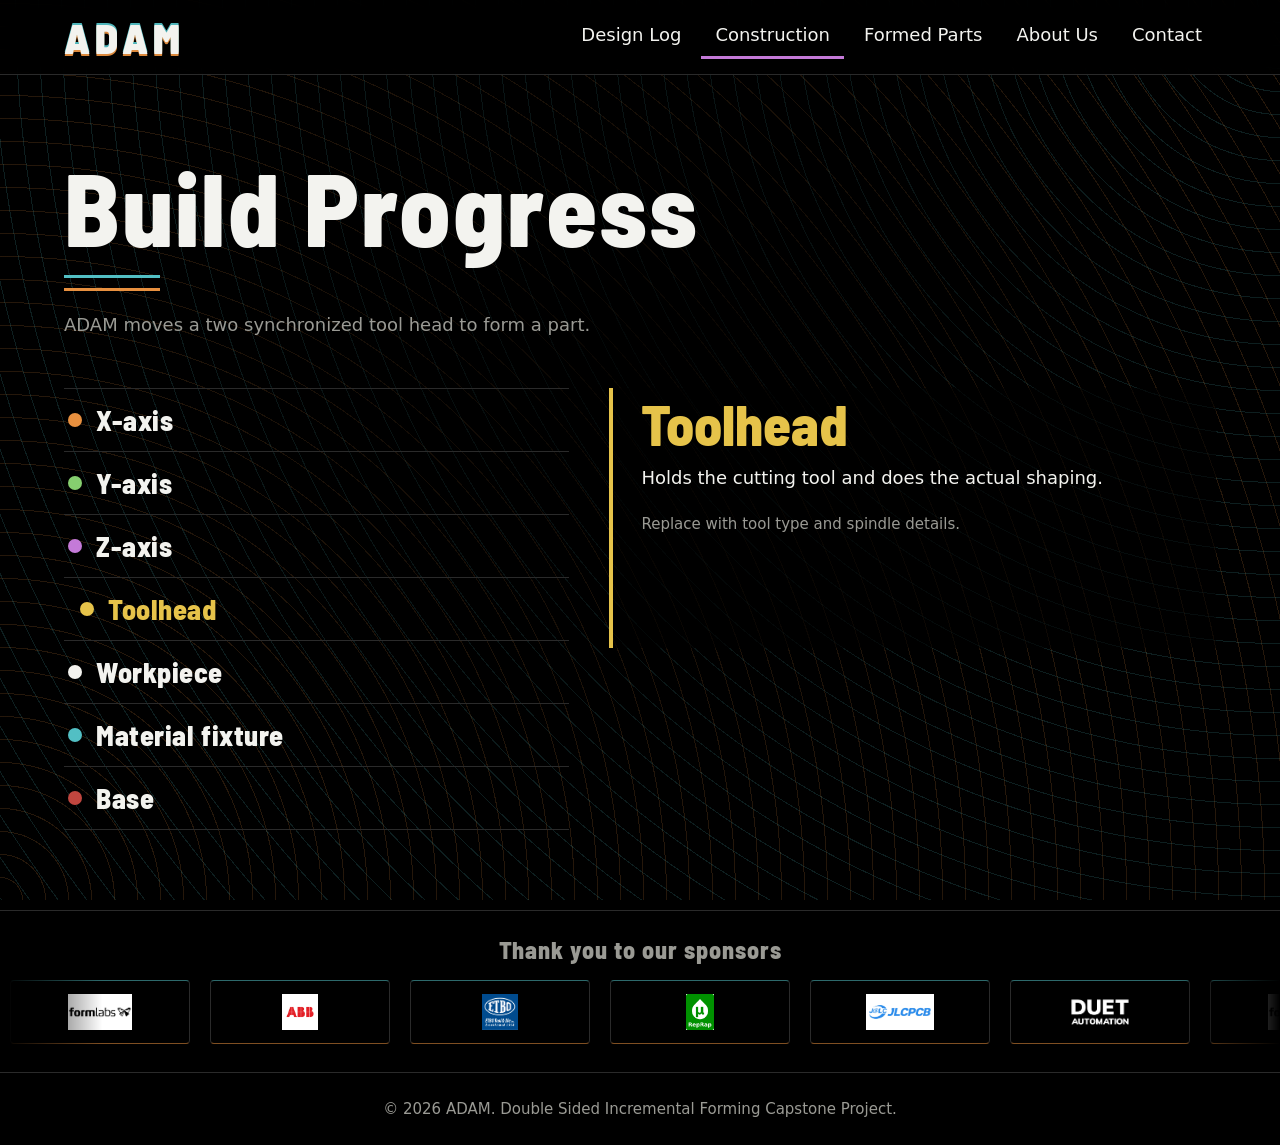
==== project.html @ 4e5a0a99 "update" ====
<!DOCTYPE html>
<html lang="en">
<head>
<meta charset="utf-8">
<meta name="viewport" content="width=device-width, initial-scale=1, viewport-fit=cover">
<title>ADAM</title>
<link rel="preconnect" href="https://fonts.googleapis.com">
<link href="https://fonts.googleapis.com/css2?family=Barlow:wght@400;500&family=Barlow+Semi+Condensed:wght@600;700;800&display=swap" rel="stylesheet">
<link rel="stylesheet" href="css/style.css">
</head>
<body>
<header id="site-header"></header>
<main>
<section class="wrap">
  <h1 class="page">Build Progress</h1>
  <p class="lede">ADAM moves a two synchronized tool head to form a part.</p>
  <div class="parts">
    <div class="plist" role="tablist" id="plist"></div>
    <div class="pdetail" id="pdetail" role="tabpanel" aria-live="polite"></div>
  </div>
</section>
</main>
<div class="sponsors" id="sponsors"></div>
<footer id="site-footer"></footer>
<script src="js/data.js"></script>
<script src="js/main.js"></script>
</body>
</html>
---- css/style.css ----
/* ADAM site styles.
   Theme: double-sided incremental forming (DSIF). Two tools press a metal sheet
   from opposite sides, so the site uses two colors in pairs: teal for the tool
   above the sheet and orange for the tool below it. */
:root{
  --bg:#000; --ink:#f3f3ef; --mute:#9a9a94; --line:#2a2a2a;
  --z:#c47ad8; --y:#86cf6f; --tool:#e6c34a; --fix:#52bfc4; --x:#e8903f; --base:#c0463f; --work:#f3f3ef;
  --teal-rgb:82,191,196; --orange-rgb:232,144,63;
  --step:22px;                       /* spacing of the background rings (the tool's step-down) */
  --font-head:'Big Shoulders Display','Barlow Semi Condensed',Impact,sans-serif;
  --font-body:'IBM Plex Sans',system-ui,sans-serif;
  color-scheme:dark;
}
*{box-sizing:border-box}
html{scroll-behavior:smooth}

/* Background: rings from the top-right corner (teal tool) and the bottom-left
   corner (orange tool). Where they cross, they interfere like a formed sheet. */
body{margin:0;color:var(--ink);font:400 18px/1.6 var(--font-body);display:flex;flex-direction:column;min-height:100vh;
  background-color:var(--bg);
  background-image:
    radial-gradient(ellipse at 50% 40%,rgba(0,0,0,.8) 0,rgba(0,0,0,0) 65%),
    repeating-radial-gradient(circle at 100% 0,transparent 0 var(--step),rgba(var(--teal-rgb),.16) var(--step) calc(var(--step) + 1px)),
    repeating-radial-gradient(circle at 0 100%,transparent 0 var(--step),rgba(var(--orange-rgb),.16) var(--step) calc(var(--step) + 1px));
  background-attachment:fixed}
main{flex:1}
h1,h2,h3{font-family:var(--font-head);font-weight:800;line-height:1;margin:0}
a{color:inherit}
:focus-visible{outline:2px solid var(--tool);outline-offset:3px}

/* Header */
header{position:sticky;top:0;z-index:10;padding-top:env(safe-area-inset-top,0px);background:rgba(0,0,0,.88);backdrop-filter:blur(8px);border-bottom:1px solid var(--line)}
nav{max-width:1200px;margin:auto;padding:12px 24px;display:flex;align-items:center;justify-content:space-between;gap:16px}
.logo{font:900 42px var(--font-head);letter-spacing:.12em;text-decoration:none;
  text-shadow:0 -2px 0 rgba(var(--teal-rgb),.95),0 2px 0 rgba(var(--orange-rgb),.95)}
nav ul{display:flex;gap:6px;list-style:none;margin:0;padding:0;flex-wrap:wrap}
nav a.l{display:block;padding:6px 14px;text-decoration:none;border-bottom:3px solid transparent;transition:border-color .2s}
nav a.l:hover,nav a.l.on{border-color:var(--c)}

/* Layout */
.wrap{position:relative;max-width:1200px;margin:auto;padding:80px 24px}
h1.page{font-size:clamp(56px,8vw,104px);margin-bottom:20px;letter-spacing:.02em}
h1.page::after{content:"";display:block;width:96px;height:10px;margin-top:18px;border-top:3px solid var(--fix);border-bottom:3px solid var(--x)}
.lede{color:var(--mute);max-width:56ch;margin:0 0 48px}

/* Home */
.home{min-height:calc(100vh - 140px);display:grid;grid-template-columns:1fr 1fr;gap:48px;align-items:center;padding-top:48px}
#topo{position:absolute;inset:0;width:100%;height:100%;z-index:-1;pointer-events:none}
#topo path{fill:none;stroke:#fff;stroke-width:1.4;stroke-opacity:.35;stroke-dasharray:1;stroke-dashoffset:1;animation:draw 3.2s ease-out forwards}
@keyframes draw{to{stroke-dashoffset:0}}
.hello,.shot{border-top:3px solid var(--fix);border-bottom:3px solid var(--x);border-radius:4px}
.hello{background:rgba(0,0,0,.82);padding:40px}
.hello h1{font-size:clamp(88px,11vw,150px)}
.hello p{max-width:34ch;color:#ddd;margin:20px 0 28px;font-size:20px}
.btn{display:inline-block;background:var(--tool);color:#000;font-weight:500;padding:12px 28px;text-decoration:none;
  clip-path:polygon(10px 0,100% 0,100% calc(100% - 10px),calc(100% - 10px) 100%,0 100%,0 10px)}
.btn:hover{background:#fff}
.shot{background:#fff;overflow:hidden}
.shot img{display:block;width:100%;height:auto}

/* Project */
.parts{display:grid;grid-template-columns:minmax(0,1fr) minmax(0,1.2fr);gap:40px;align-items:start}
.plist{display:flex;flex-direction:column;border-top:1px solid var(--line)}
.plist button{all:unset;cursor:pointer;display:flex;align-items:center;gap:14px;padding:14px 4px;border-bottom:1px solid var(--line);font:800 28px var(--font-head);letter-spacing:.02em;transition:padding .2s}
.plist button:hover,.plist button[aria-selected=true]{padding-left:16px}
.plist button:focus-visible{outline:2px solid var(--tool)}
.plist button::before{content:"";width:14px;height:14px;border-radius:50%;background:var(--c)}
.plist button[aria-selected=true]{color:var(--c)}
.pdetail{border-left:4px solid var(--c);padding:8px 0 8px 28px;min-height:260px;background:rgba(0,0,0,.6)}
.pdetail h3{font-size:56px;color:var(--c);margin-bottom:12px}
.pdetail p{margin:0 0 16px;max-width:52ch}
.pdetail small{color:var(--mute)}

/* Design log: entries alternate teal and orange, like the two tools */
.log{list-style:none;margin:0;padding:0 0 0 28px;border-left:2px solid var(--line)}
.log li{--c:var(--fix);position:relative;padding:0 0 44px 32px}
.log li:nth-child(even){--c:var(--x)}
.log li::before{content:"";position:absolute;left:-39px;top:8px;width:16px;height:16px;border-radius:50%;background:#000;border:3px solid var(--c)}
.log time{color:var(--c);font-weight:500}
.log h3{font-size:38px;margin:2px 0 8px}
.log p{margin:0;max-width:60ch;color:#ccc}

/* About */
.team{display:grid;grid-template-columns:repeat(auto-fit,minmax(200px,1fr));gap:32px}
.person .ph{aspect-ratio:1;border-radius:50%;border:2px solid var(--c);display:grid;place-items:center;font:900 72px var(--font-head);color:var(--c);margin-bottom:16px;max-width:180px;overflow:hidden;background:rgba(0,0,0,.6)}
.person .ph img{width:100%;height:100%;object-fit:cover}
.person h3{font-size:34px}
.person p{margin:4px 0 0;color:var(--mute)}

/* Contact */
.mail{display:inline-block;font:900 clamp(34px,7vw,80px) var(--font-head);text-decoration:none;border-bottom:3px solid var(--fix);box-shadow:0 3px 0 var(--x)}
.mail:hover{color:var(--tool)}

/* Sponsor banner: scrolls sideways, pauses on hover/focus */
.sponsors{border-top:1px solid var(--line);padding:24px 0 28px;background:rgba(0,0,0,.85)}
.sponsors h2{font:800 24px var(--font-head);letter-spacing:.04em;color:var(--mute);text-align:center;margin-bottom:16px}
.marquee{overflow:hidden;-webkit-mask-image:linear-gradient(90deg,transparent,#000 8%,#000 92%,transparent);mask-image:linear-gradient(90deg,transparent,#000 8%,#000 92%,transparent)}
.track{display:flex;width:max-content;gap:20px;list-style:none;margin:0;padding:0 10px;animation:scroll var(--dur,30s) linear infinite}
.marquee:hover .track,.marquee:focus-within .track{animation-play-state:paused}
@keyframes scroll{to{transform:translateX(calc(-50% - 10px))}}
.track a{display:flex;align-items:center;justify-content:center;min-width:180px;height:64px;padding:0 24px;border:1px solid var(--line);border-top-color:rgba(var(--teal-rgb),.55);border-bottom-color:rgba(var(--orange-rgb),.55);border-radius:4px;text-decoration:none;font:800 26px var(--font-head);letter-spacing:.04em;color:var(--ink);transition:border-color .2s}
.track a:hover{border-top-color:var(--fix);border-bottom-color:var(--x)}
.track img{max-height:36px;max-width:140px;display:block}

footer{border-top:1px solid var(--line);padding:24px;text-align:center;color:var(--mute);font-size:15px;background:rgba(0,0,0,.85)}

@media(max-width:820px){
  .home,.parts{grid-template-columns:1fr}
  .hello{padding:28px}
  nav{flex-direction:column}
  .wrap{padding:56px 20px}
}
@media(prefers-reduced-motion:reduce){
  html{scroll-behavior:auto}
  #topo path{animation:none;stroke-dashoffset:0}
  .track{animation:none;flex-wrap:wrap;justify-content:center;width:auto}
  .track .dup{display:none}
  .marquee{-webkit-mask-image:none;mask-image:none}
}
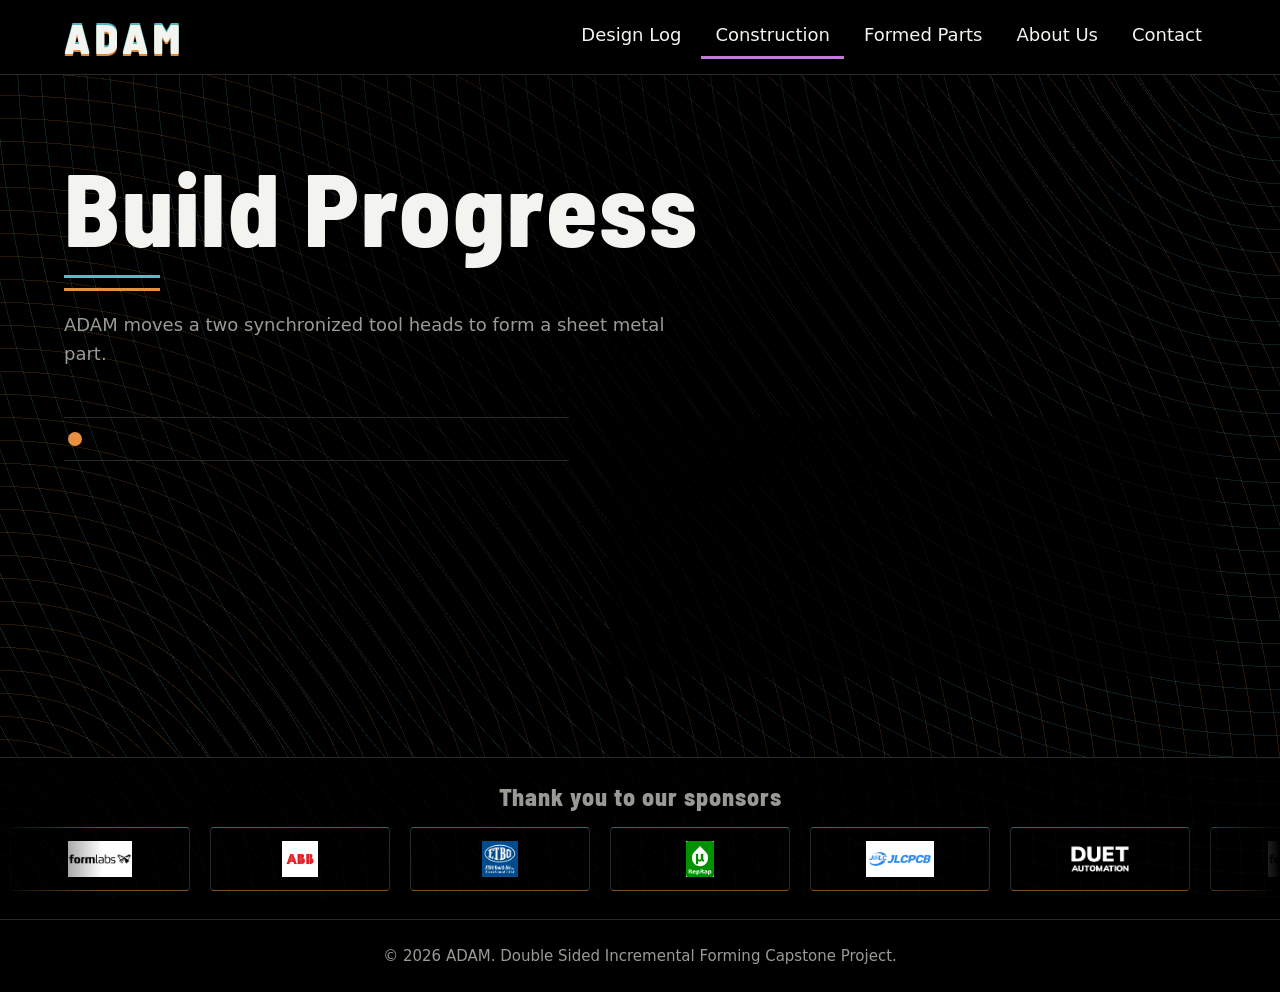
==== commit 3ec0c347: "fix" ====
--- a/project.html
+++ b/project.html
@@ -13,7 +13,7 @@
 <main>
 <section class="wrap">
   <h1 class="page">Build Progress</h1>
-  <p class="lede">ADAM moves a two synchronized tool head to form a part.</p>
+  <p class="lede">ADAM moves a two synchronized tool heads to form a sheet metal part.</p>
   <div class="parts">
     <div class="plist" role="tablist" id="plist"></div>
     <div class="pdetail" id="pdetail" role="tabpanel" aria-live="polite"></div>
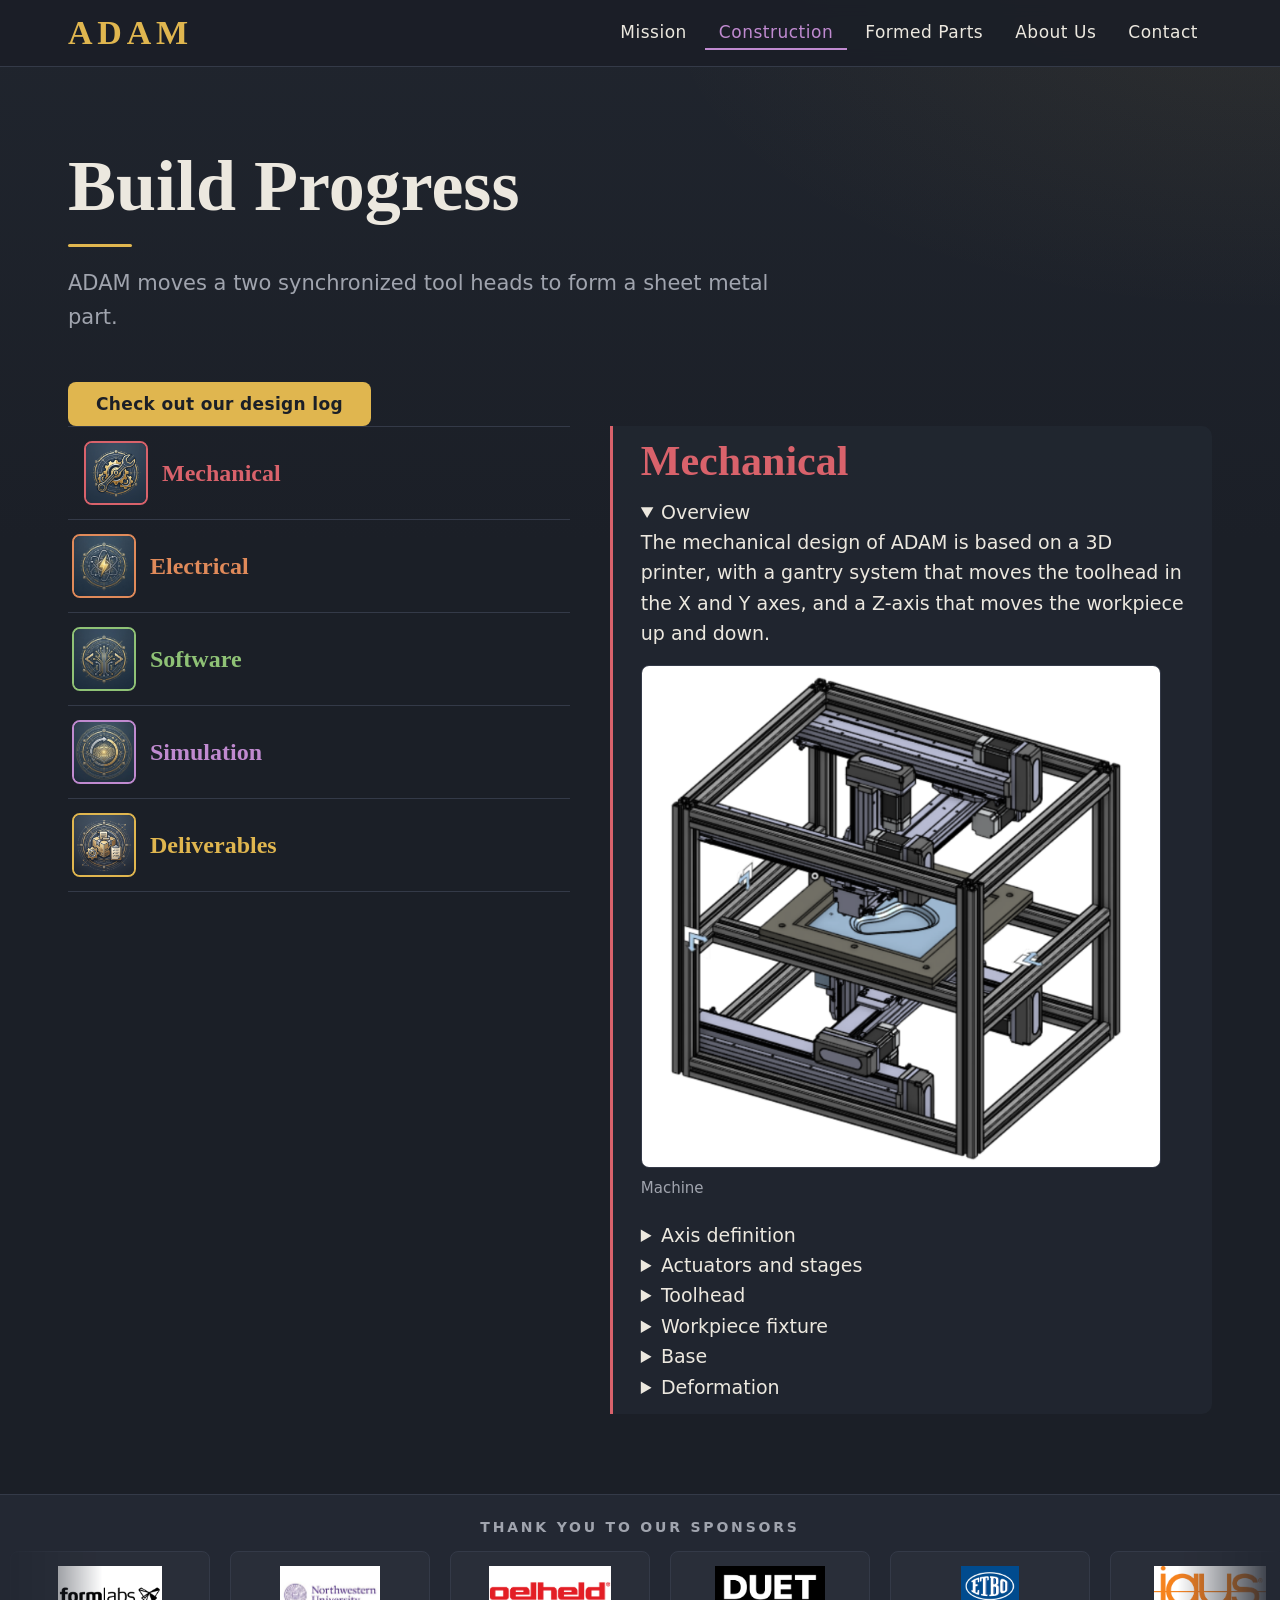
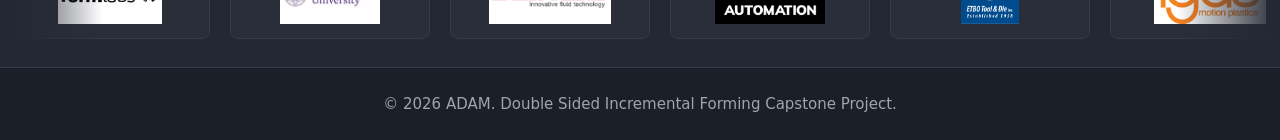
==== commit 11d816a1: "11/05 - Iterations to include content" ====
--- a/project.html
+++ b/project.html
@@ -14,6 +14,7 @@
 <section class="wrap">
   <h1 class="page">Build Progress</h1>
   <p class="lede">ADAM moves a two synchronized tool heads to form a sheet metal part.</p>
+  <a class="btn" href="https://app.notion.com/p/MTE-481-Design-Log-Group-24-3e61a1e5f2b480b8877bc90ac2e253eb?source=copy_link">Check out our design log</a>
   <div class="parts">
     <div class="plist" role="tablist" id="plist"></div>
     <div class="pdetail" id="pdetail" role="tabpanel" aria-live="polite"></div>
--- a/css/style.css
+++ b/css/style.css
@@ -1,114 +1,158 @@
-/* ADAM site styles.
-   Theme: double-sided incremental forming (DSIF). Two tools press a metal sheet
-   from opposite sides, so the site uses two colors in pairs: teal for the tool
-   above the sheet and orange for the tool below it. */
+/* ADAM site styles: dark slate theme.
+   A deep blue-grey (not black) with warm off-white text and a gold accent.
+   The accent colors keep their variable names, so data.js still works.
+   Fraunces gives headings a soft, classical touch; Source Sans 3 keeps body text clean. */
 :root{
-  --bg:#000; --ink:#f3f3ef; --mute:#9a9a94; --line:#2a2a2a;
-  --z:#c47ad8; --y:#86cf6f; --tool:#e6c34a; --fix:#52bfc4; --x:#e8903f; --base:#c0463f; --work:#f3f3ef;
-  --teal-rgb:82,191,196; --orange-rgb:232,144,63;
-  --step:22px;                       /* spacing of the background rings (the tool's step-down) */
-  --font-head:'Big Shoulders Display','Barlow Semi Condensed',Impact,sans-serif;
-  --font-body:'IBM Plex Sans',system-ui,sans-serif;
+  --bg:#1b1f27; --bg-rgb:27,31,39; --surface:#232833; --surface-rgb:35,40,51;
+  --ink:#ece8df; --mute:#a0a4ae; --line:#343a48;
+  --gold-rgb:224,182,79;
+  --z:#c08ad0; --y:#8fc276; --tool:#e0b64f; --fix:#6fa3e0; --x:#e08a5a; --base:#d9626b; --work:#ece8df;
+  --font-head:'Fraunces',Georgia,serif;
+  --font-body:'Source Sans 3',system-ui,sans-serif;
   color-scheme:dark;
 }
 *{box-sizing:border-box}
 html{scroll-behavior:smooth}
+::selection{background:rgba(var(--gold-rgb),.35)}
 
-/* Background: rings from the top-right corner (teal tool) and the bottom-left
-   corner (orange tool). Where they cross, they interfere like a formed sheet. */
-body{margin:0;color:var(--ink);font:400 18px/1.6 var(--font-body);display:flex;flex-direction:column;min-height:100vh;
+/* Background: slate with a soft warm glow in the top corner */
+body{margin:0;color:var(--ink);font:400 19px/1.6 var(--font-body);display:flex;flex-direction:column;min-height:100vh;
   background-color:var(--bg);
   background-image:
-    radial-gradient(ellipse at 50% 40%,rgba(0,0,0,.8) 0,rgba(0,0,0,0) 65%),
-    repeating-radial-gradient(circle at 100% 0,transparent 0 var(--step),rgba(var(--teal-rgb),.16) var(--step) calc(var(--step) + 1px)),
-    repeating-radial-gradient(circle at 0 100%,transparent 0 var(--step),rgba(var(--orange-rgb),.16) var(--step) calc(var(--step) + 1px));
+    radial-gradient(ellipse 70% 50% at 100% 0,rgba(var(--gold-rgb),.07),transparent 70%),
+    linear-gradient(180deg,#20252e 0,var(--bg) 60%);
   background-attachment:fixed}
 main{flex:1}
-h1,h2,h3{font-family:var(--font-head);font-weight:800;line-height:1;margin:0}
+h1,h2,h3{font-family:var(--font-head);font-weight:600;line-height:1.1;margin:0}
 a{color:inherit}
 :focus-visible{outline:2px solid var(--tool);outline-offset:3px}
 
 /* Header */
-header{position:sticky;top:0;z-index:10;padding-top:env(safe-area-inset-top,0px);background:rgba(0,0,0,.88);backdrop-filter:blur(8px);border-bottom:1px solid var(--line)}
-nav{max-width:1200px;margin:auto;padding:12px 24px;display:flex;align-items:center;justify-content:space-between;gap:16px}
-.logo{font:900 42px var(--font-head);letter-spacing:.12em;text-decoration:none;
-  text-shadow:0 -2px 0 rgba(var(--teal-rgb),.95),0 2px 0 rgba(var(--orange-rgb),.95)}
-nav ul{display:flex;gap:6px;list-style:none;margin:0;padding:0;flex-wrap:wrap}
-nav a.l{display:block;padding:6px 14px;text-decoration:none;border-bottom:3px solid transparent;transition:border-color .2s}
-nav a.l:hover,nav a.l.on{border-color:var(--c)}
+header{position:sticky;top:0;z-index:10;padding-top:env(safe-area-inset-top,0px);background:rgba(var(--bg-rgb),.9);backdrop-filter:blur(8px);border-bottom:1px solid var(--line)}
+nav{max-width:1200px;margin:auto;padding:14px 28px;display:flex;align-items:center;justify-content:space-between;gap:16px}
+.logo{font:700 34px var(--font-head);letter-spacing:.14em;text-decoration:none;color:var(--tool)}
+nav ul{display:flex;gap:4px;list-style:none;margin:0;padding:0;flex-wrap:wrap}
+nav a.l{display:block;padding:6px 14px;text-decoration:none;font:500 17px var(--font-body);letter-spacing:.03em;border-bottom:2px solid transparent;transition:color .2s,border-color .2s}
+nav a.l:hover,nav a.l.on{color:var(--c);border-color:var(--c)}
 
 /* Layout */
-.wrap{position:relative;max-width:1200px;margin:auto;padding:80px 24px}
-h1.page{font-size:clamp(56px,8vw,104px);margin-bottom:20px;letter-spacing:.02em}
-h1.page::after{content:"";display:block;width:96px;height:10px;margin-top:18px;border-top:3px solid var(--fix);border-bottom:3px solid var(--x)}
-.lede{color:var(--mute);max-width:56ch;margin:0 0 48px}
+.wrap{position:relative;max-width:1200px;margin:auto;padding:80px 28px}
+h1.page{font-size:clamp(40px,6vw,72px);margin-bottom:20px}
+h1.page::after{content:"";display:block;width:64px;height:3px;margin-top:18px;background:var(--tool);border-radius:2px}
+.lede{color:var(--mute);font-size:21px;max-width:56ch;margin:0 0 48px}
 
 /* Home */
 .home{min-height:calc(100vh - 140px);display:grid;grid-template-columns:1fr 1fr;gap:48px;align-items:center;padding-top:48px}
 #topo{position:absolute;inset:0;width:100%;height:100%;z-index:-1;pointer-events:none}
-#topo path{fill:none;stroke:#fff;stroke-width:1.4;stroke-opacity:.35;stroke-dasharray:1;stroke-dashoffset:1;animation:draw 3.2s ease-out forwards}
+#topo path{fill:none;stroke:var(--tool);stroke-width:1.2;stroke-opacity:.2;stroke-dasharray:1;stroke-dashoffset:1;animation:draw 3.2s ease-out forwards}
 @keyframes draw{to{stroke-dashoffset:0}}
-.hello,.shot{border-top:3px solid var(--fix);border-bottom:3px solid var(--x);border-radius:4px}
-.hello{background:rgba(0,0,0,.82);padding:40px}
-.hello h1{font-size:clamp(88px,11vw,150px)}
-.hello p{max-width:34ch;color:#ddd;margin:20px 0 28px;font-size:20px}
-.btn{display:inline-block;background:var(--tool);color:#000;font-weight:500;padding:12px 28px;text-decoration:none;
-  clip-path:polygon(10px 0,100% 0,100% calc(100% - 10px),calc(100% - 10px) 100%,0 100%,0 10px)}
-.btn:hover{background:#fff}
+.hello,.shot{border-radius:14px;box-shadow:0 20px 50px rgba(0,0,0,.35)}
+.hello{background:rgba(var(--surface-rgb),.92);border:1px solid var(--line);padding:44px}
+.hello h1{font-size:clamp(80px,10vw,136px);color:var(--tool);font-weight:700}
+.hello p{max-width:34ch;color:#d8d4ca;margin:20px 0 28px;font-size:22px}
+.btn{display:inline-block;background:var(--tool);color:#1b1f27;font:600 17px var(--font-body);letter-spacing:.02em;padding:12px 28px;text-decoration:none;border-radius:8px;transition:background .2s,transform .2s}
+.btn:hover{background:#f2cd70;transform:translateY(-1px)}
 .shot{background:#fff;overflow:hidden}
 .shot img{display:block;width:100%;height:auto}
 
 /* Project */
 .parts{display:grid;grid-template-columns:minmax(0,1fr) minmax(0,1.2fr);gap:40px;align-items:start}
 .plist{display:flex;flex-direction:column;border-top:1px solid var(--line)}
-.plist button{all:unset;cursor:pointer;display:flex;align-items:center;gap:14px;padding:14px 4px;border-bottom:1px solid var(--line);font:800 28px var(--font-head);letter-spacing:.02em;transition:padding .2s}
+.plist button{all:unset;cursor:pointer;display:flex;align-items:center;gap:14px;padding:14px 4px;border-bottom:1px solid var(--line);font:600 24px var(--font-head);color:var(--c);transition:padding .2s}
 .plist button:hover,.plist button[aria-selected=true]{padding-left:16px}
 .plist button:focus-visible{outline:2px solid var(--tool)}
-.plist button::before{content:"";width:14px;height:14px;border-radius:50%;background:var(--c)}
-.plist button[aria-selected=true]{color:var(--c)}
-.pdetail{border-left:4px solid var(--c);padding:8px 0 8px 28px;min-height:260px;background:rgba(0,0,0,.6)}
-.pdetail h3{font-size:56px;color:var(--c);margin-bottom:12px}
+.plist button::before{content:"";width:12px;height:12px;border-radius:50%;background:var(--c);flex:none}
+.plist button.has-img::before{display:none}
+.plist img{width:64px;height:64px;object-fit:cover;border-radius:8px;flex:none;border:2px solid var(--c)}
+.pdetail{border-left:3px solid var(--c);padding:12px 24px 12px 28px;min-height:260px;background:rgba(var(--surface-rgb),.7);border-radius:0 10px 10px 0}
+.pdetail h3{font-size:42px;color:var(--c);margin-bottom:12px}
 .pdetail p{margin:0 0 16px;max-width:52ch}
-.pdetail small{color:var(--mute)}
+.pdetail small{color:var(--mute);font-size:16px}
+.pdetail img{display:block;width:100%;max-width:520px;height:auto;border-radius:8px;border:1px solid var(--line);margin:0 0 16px}
+.pdetail h4{margin:24px 0 8px;font:600 14px var(--font-body);letter-spacing:.12em;text-transform:uppercase;color:var(--tool)}
+.pdetail ul{margin:0 0 16px;padding-left:20px;max-width:52ch}
+.pdetail li{margin-bottom:6px}
+.pdetail li::marker{color:var(--tool)}
+.pdetail figure{margin:0 0 20px}
+.pdetail figure img{margin:0 0 8px}
+.pdetail figcaption{color:var(--mute);font-size:15px}
+.pgallery{display:grid;grid-template-columns:repeat(auto-fit,minmax(220px,1fr));gap:12px;margin:0 0 16px}
+.pgallery img{margin:0;aspect-ratio:4/3;object-fit:cover}
 
-/* Design log: entries alternate teal and orange, like the two tools */
+/* Mission (Project page) */
+h2.sub{font-size:clamp(32px,4.5vw,48px);margin:0 0 24px}
+.mission{margin-bottom:96px}
+.mission-statement{font:500 clamp(26px,3.4vw,40px)/1.25 var(--font-head);max-width:36ch;margin:0 0 40px}
+.mission-grid{display:grid;grid-template-columns:repeat(auto-fit,minmax(260px,1fr));gap:24px}
+.mcard{background:var(--surface);border:1px solid var(--line);border-top:3px solid var(--fix);padding:24px 24px 28px;border-radius:10px}
+.mcard:nth-child(even){border-top-color:var(--x)}
+.mcard h3{font-size:24px;margin-bottom:12px}
+.mcard p{margin:0;color:#d8d4ca}
+.mcard ul{margin:0;padding-left:20px;color:#d8d4ca}
+.mcard li{margin-bottom:6px}
+.mcard li::marker{color:var(--tool)}
+
+/* Presentations */
+.btn-row{margin:0 0 56px}
+.back{display:inline-block;margin-bottom:20px;font:500 16px var(--font-body);text-decoration:none;color:var(--mute)}
+.back:hover{color:var(--tool)}
+.pres{display:grid;grid-template-columns:minmax(0,320px) minmax(0,1fr);gap:32px;align-items:start}
+.pres-list{list-style:none;margin:0;padding:0;border-top:1px solid var(--line)}
+.pres-list button{all:unset;box-sizing:border-box;display:block;width:100%;cursor:pointer;padding:14px 8px;border-bottom:1px solid var(--line);transition:padding .2s}
+.pres-list button:hover,.pres-list button[aria-pressed=true]{padding-left:18px}
+.pres-list button[aria-pressed=true]{background:var(--surface);box-shadow:inset 3px 0 0 var(--tool)}
+.pres-list button:focus-visible{outline:2px solid var(--tool)}
+.pres-list strong{display:block;font:600 21px var(--font-head)}
+.pres-list span{color:var(--x);font:600 13px var(--font-body);letter-spacing:.12em;text-transform:uppercase}
+.pres-list small{display:block;color:var(--mute);font-size:16px;margin-top:4px}
+.pres-view{min-height:300px;border:1px solid var(--line);border-radius:10px;background:var(--surface);padding:16px}
+.pres-empty{color:var(--mute);margin:0;padding:40px 16px;text-align:center}
+.pres-bar{display:flex;justify-content:space-between;align-items:center;gap:12px;flex-wrap:wrap;margin-bottom:12px}
+.pres-bar h3{font-size:26px}
+.pres-view iframe{display:block;width:100%;height:75vh;border:1px solid var(--line);border-radius:6px;background:#fff}
+
+/* Animation / video */
+.anim{display:block;width:100%;max-width:760px;height:auto;margin:0 0 32px;border:1px solid var(--line);border-radius:10px;background:#000}
+
+/* Design log: entries alternate blue and orange */
 .log{list-style:none;margin:0;padding:0 0 0 28px;border-left:2px solid var(--line)}
 .log li{--c:var(--fix);position:relative;padding:0 0 44px 32px}
 .log li:nth-child(even){--c:var(--x)}
-.log li::before{content:"";position:absolute;left:-39px;top:8px;width:16px;height:16px;border-radius:50%;background:#000;border:3px solid var(--c)}
-.log time{color:var(--c);font-weight:500}
-.log h3{font-size:38px;margin:2px 0 8px}
-.log p{margin:0;max-width:60ch;color:#ccc}
+.log li::before{content:"";position:absolute;left:-39px;top:8px;width:16px;height:16px;border-radius:50%;background:var(--bg);border:3px solid var(--c)}
+.log time{color:var(--c);font:600 14px var(--font-body);letter-spacing:.12em;text-transform:uppercase}
+.log h3{font-size:28px;margin:4px 0 8px}
+.log p{margin:0;max-width:60ch;color:#d8d4ca}
 
 /* About */
 .team{display:grid;grid-template-columns:repeat(auto-fit,minmax(200px,1fr));gap:32px}
-.person .ph{aspect-ratio:1;border-radius:50%;border:2px solid var(--c);display:grid;place-items:center;font:900 72px var(--font-head);color:var(--c);margin-bottom:16px;max-width:180px;overflow:hidden;background:rgba(0,0,0,.6)}
+.person .ph{aspect-ratio:1;border-radius:50%;border:2px solid var(--c);display:grid;place-items:center;font:700 64px var(--font-head);color:var(--c);margin-bottom:16px;max-width:180px;overflow:hidden;background:var(--surface)}
 .person .ph img{width:100%;height:100%;object-fit:cover}
-.person h3{font-size:34px}
+.person h3{font-size:26px}
 .person p{margin:4px 0 0;color:var(--mute)}
 
 /* Contact */
-.mail{display:inline-block;font:900 clamp(34px,7vw,80px) var(--font-head);text-decoration:none;border-bottom:3px solid var(--fix);box-shadow:0 3px 0 var(--x)}
-.mail:hover{color:var(--tool)}
+.mail{display:inline-block;font:600 clamp(26px,5vw,56px) var(--font-head);text-decoration:none;color:var(--tool);border-bottom:3px solid var(--tool);transition:color .2s,border-color .2s}
+.mail:hover{color:var(--ink);border-color:var(--ink)}
 
 /* Sponsor banner: scrolls sideways, pauses on hover/focus */
-.sponsors{border-top:1px solid var(--line);padding:24px 0 28px;background:rgba(0,0,0,.85)}
-.sponsors h2{font:800 24px var(--font-head);letter-spacing:.04em;color:var(--mute);text-align:center;margin-bottom:16px}
+.sponsors{border-top:1px solid var(--line);padding:24px 0 28px;background:var(--surface)}
+.sponsors h2{font:600 14px var(--font-body);letter-spacing:.2em;text-transform:uppercase;color:var(--mute);text-align:center;margin-bottom:16px}
 .marquee{overflow:hidden;-webkit-mask-image:linear-gradient(90deg,transparent,#000 8%,#000 92%,transparent);mask-image:linear-gradient(90deg,transparent,#000 8%,#000 92%,transparent)}
 .track{display:flex;width:max-content;gap:20px;list-style:none;margin:0;padding:0 10px;animation:scroll var(--dur,30s) linear infinite}
 .marquee:hover .track,.marquee:focus-within .track{animation-play-state:paused}
 @keyframes scroll{to{transform:translateX(calc(-50% - 10px))}}
-.track a{display:flex;align-items:center;justify-content:center;min-width:180px;height:64px;padding:0 24px;border:1px solid var(--line);border-top-color:rgba(var(--teal-rgb),.55);border-bottom-color:rgba(var(--orange-rgb),.55);border-radius:4px;text-decoration:none;font:800 26px var(--font-head);letter-spacing:.04em;color:var(--ink);transition:border-color .2s}
-.track a:hover{border-top-color:var(--fix);border-bottom-color:var(--x)}
-.track img{max-height:36px;max-width:140px;display:block}
+.track a{flex:none;display:flex;align-items:center;justify-content:center;width:200px;height:88px;padding:14px 20px;border:1px solid var(--line);background:rgba(255,255,255,.03);border-radius:8px;text-decoration:none;font:600 18px/1.1 var(--font-head);text-align:center;color:var(--ink);transition:border-color .2s,color .2s}
+.track a:hover{border-color:var(--tool);color:var(--tool)}
+.track img{width:100%;height:100%;object-fit:contain;display:block}
 
-footer{border-top:1px solid var(--line);padding:24px;text-align:center;color:var(--mute);font-size:15px;background:rgba(0,0,0,.85)}
+footer{border-top:1px solid var(--line);padding:24px;text-align:center;color:var(--mute);font-size:15px;background:var(--bg)}
 
 @media(max-width:820px){
-  .home,.parts{grid-template-columns:1fr}
+  .home,.parts,.pres{grid-template-columns:1fr}
   .hello{padding:28px}
   nav{flex-direction:column}
-  .wrap{padding:56px 20px}
+  .wrap{padding:56px 22px}
+  .pres-view iframe{height:65vh}
 }
 @media(prefers-reduced-motion:reduce){
   html{scroll-behavior:auto}
@@ -117,3 +161,11 @@
   .track .dup{display:none}
   .marquee{-webkit-mask-image:none;mask-image:none}
 }
+/* Embedded PDFs */
+.pdf{margin:0 0 16px}
+.pdf-btn{cursor:pointer;background:var(--tool);color:#1b1f27;font:600 16px var(--font-body);padding:10px 20px;border:0;border-radius:8px;transition:background .2s}
+.pdf-btn:hover{background:#f2cd70}
+.pdf-btn:focus-visible{outline:2px solid var(--ink);outline-offset:3px}
+.pdf-open{margin-left:12px;color:var(--mute);font-size:16px}
+.pdf-open:hover{color:var(--tool)}
+.pdf-frame{display:block;width:100%;height:70vh;border:1px solid var(--line);border-radius:6px;background:#fff;margin-bottom:10px}
